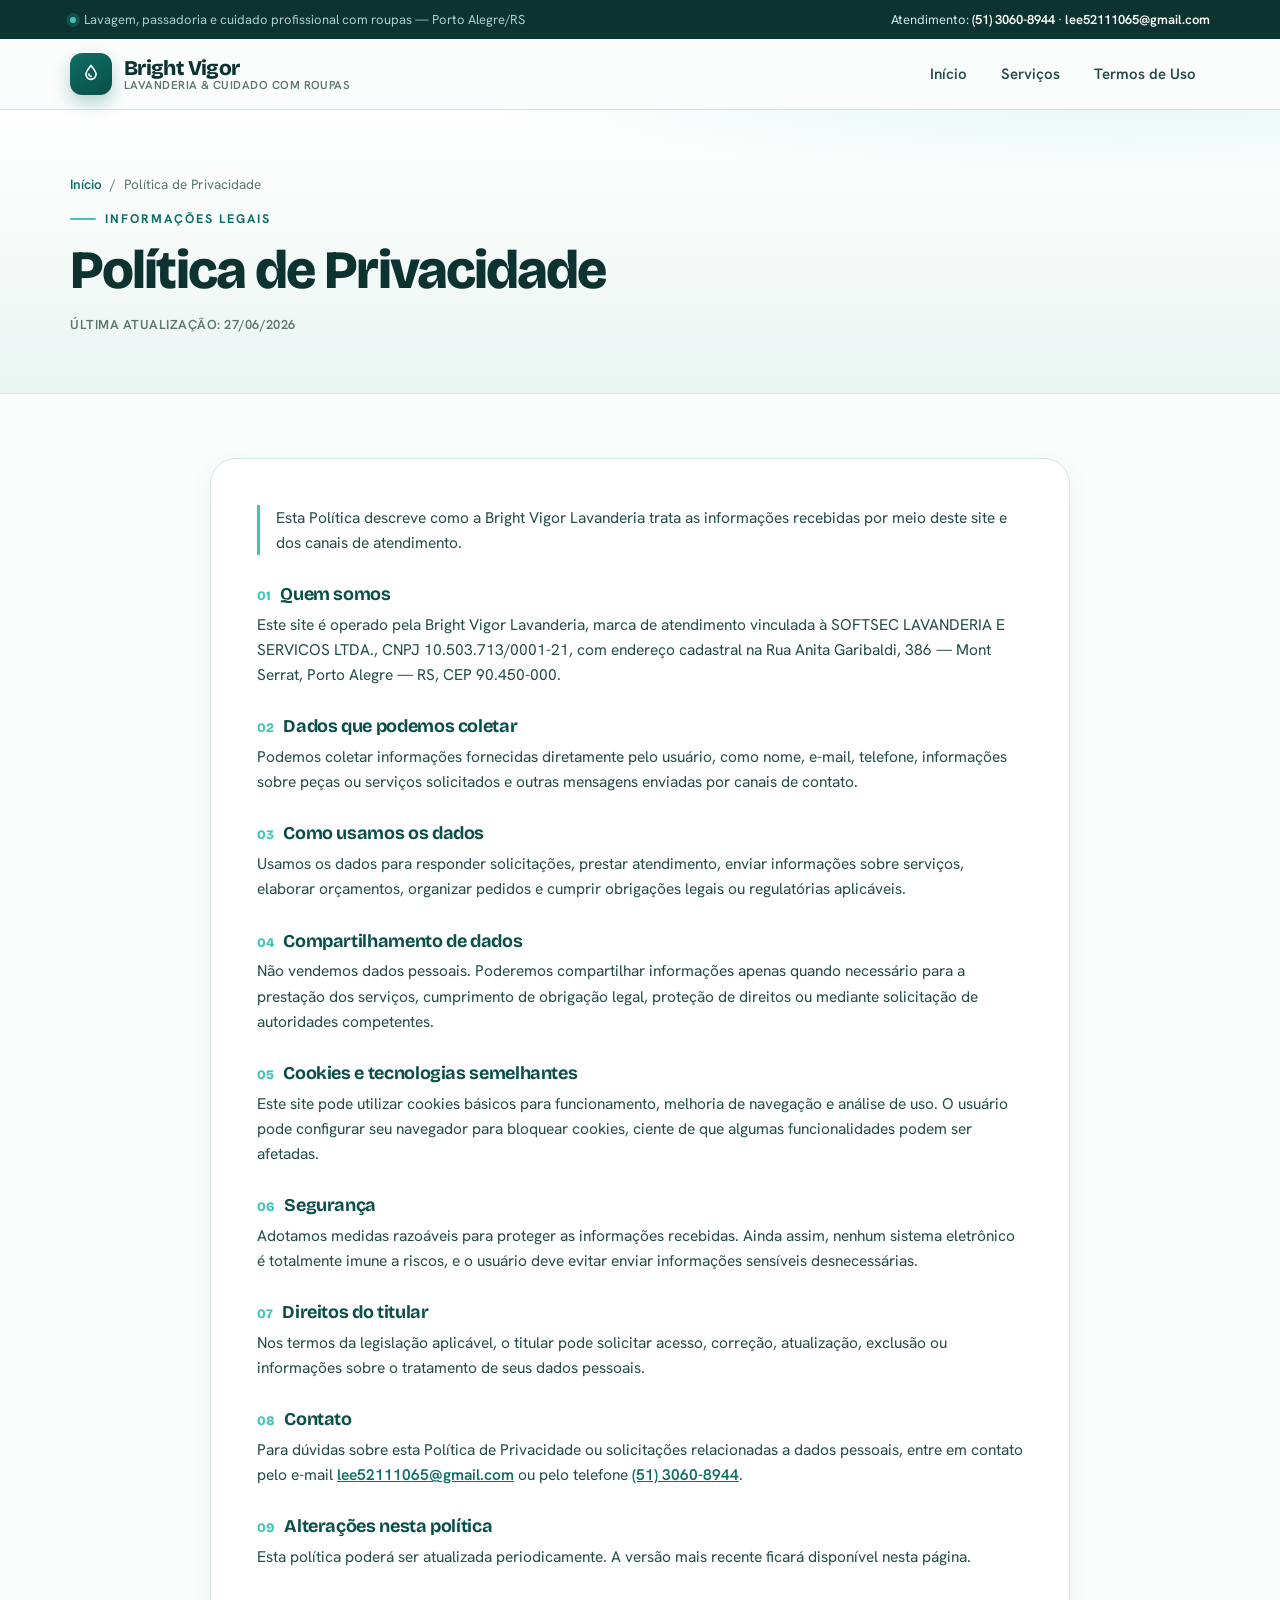
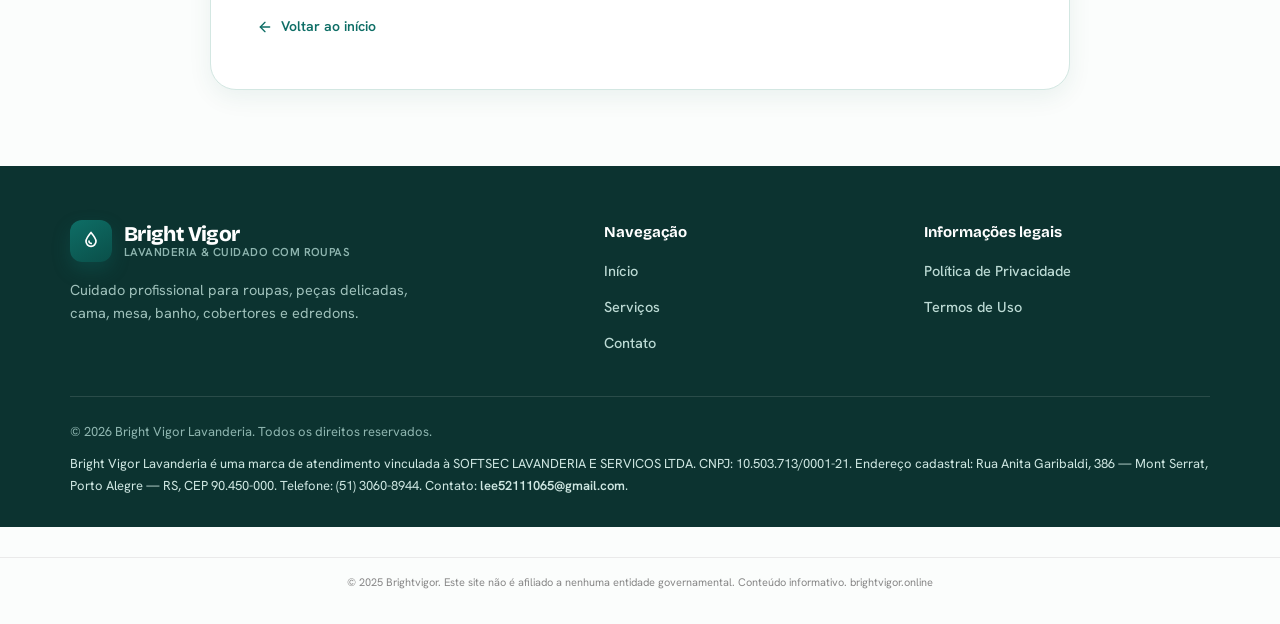
==== politica-de-privacidade.html @ f531029a "Upload automático via Sistema de Deploy - 2026-06-27T17:18:28.854Z" ====
<!-- c510f54cb8a57e9f -->
<!doctype html>
<html lang="pt-BR">
<head>
<meta charset="utf-8">
<meta name="viewport" content="width=device-width, initial-scale=1">
<title>Política de Privacidade | Bright Vigor Lavanderia · Brightvigor</title>

<meta name="theme-color" content="#0c3330">
<link rel="preconnect" href="https://fonts.googleapis.com">
<link rel="preconnect" href="https://fonts.gstatic.com" crossorigin>
<link href="https://fonts.googleapis.com/css2?family=Bricolage+Grotesque:opsz,wght@12..96,600;12..96,700;12..96,800&family=Hanken+Grotesk:wght@400;500;600;700&display=swap" rel="stylesheet">
<style>
  :root{
    --ink:#0c3330;--ink-soft:#234b47;--teal:#0e6e66;--teal-deep:#0a4f49;--teal-bright:#16958a;
    --aqua:#3fc6b8;--aqua-soft:#9fe6dc;--paper:#fbfdfc;--linen:#eaf5f2;--linen-2:#e1efeb;
    --line:#d3e7e2;--muted:#5b756f;--white:#fff;
    --shadow-sm:0 8px 24px rgba(10,79,73,.07);--shadow:0 22px 60px rgba(10,79,73,.14);
    --radius:18px;--radius-lg:26px;--maxw:1140px;
    --display:"Bricolage Grotesque","Hanken Grotesk",system-ui,sans-serif;
    --body:"Hanken Grotesk",system-ui,-apple-system,Segoe UI,Roboto,sans-serif;
  }
  *{box-sizing:border-box}
  html{scroll-behavior:smooth}
  body{margin:0;font-family:var(--body);color:var(--ink);background:var(--paper);line-height:1.62;-webkit-font-smoothing:antialiased;text-rendering:optimizeLegibility}
  a{color:inherit}
  svg{display:block}
  ::selection{background:var(--aqua-soft);color:var(--ink)}
  .qin3_wrap{width:min(var(--maxw),calc(100% - 40px));margin-inline:auto}
  h1,h2,h3{font-family:var(--display);margin:0;line-height:1.05;letter-spacing:-.02em}
  h1{font-size:clamp(34px,5vw,54px);font-weight:800;letter-spacing:-.035em}
  h2{font-size:clamp(24px,3vw,34px);font-weight:700}
  p{margin:0 0 16px}
  .qin3_eyebrow{display:inline-flex;align-items:center;gap:9px;font-weight:700;font-size:12.5px;letter-spacing:.16em;text-transform:uppercase;color:var(--teal)}
  .qin3_eyebrow::before{content:"";width:26px;height:1.5px;background:var(--aqua);border-radius:2px}

  /* topbar */
  .qin3_topbar{background:var(--ink);color:#cfe7e2;font-size:13px}
  .qin3_topbar .qin3_wrap{display:flex;justify-content:space-between;align-items:center;gap:14px;flex-wrap:wrap;padding:9px 0;min-height:38px}
  .qin3_topbar a{color:#fff;text-decoration:none;font-weight:600}
  .qin3_topbar a:hover{color:var(--aqua-soft)}
  .qin3_tb-tag{display:inline-flex;align-items:center;gap:8px;color:#aacfc9}
  .qin3_dot{width:6px;height:6px;border-radius:50%;background:var(--aqua);display:inline-block;flex:none;box-shadow:0 0 0 4px rgba(63,198,184,.18)}

  /* header */
  header.qin3_site{position:sticky;top:0;z-index:60;background:rgba(251,253,252,.82);backdrop-filter:blur(12px);border-bottom:1px solid var(--line)}
  .qin3_nav{display:flex;align-items:center;justify-content:space-between;gap:20px;padding:14px 0;position:relative}
  .qin3_brand{display:flex;align-items:center;gap:12px;text-decoration:none}
  .qin3_brand .qin3_mark{width:42px;height:42px;border-radius:12px;background:linear-gradient(150deg,var(--teal),var(--teal-deep));display:grid;place-items:center;flex:none;box-shadow:0 8px 18px rgba(14,110,102,.3)}
  .qin3_brand .qin3_mark svg{width:24px;height:24px}
  .qin3_brand .qin3_name{display:flex;flex-direction:column;line-height:1.05}
  .qin3_brand .qin3_name b{font-family:var(--display);font-size:21px;font-weight:800;letter-spacing:-.03em;color:var(--ink)}
  .qin3_brand .qin3_name span{font-size:11.5px;letter-spacing:.04em;color:var(--muted);text-transform:uppercase;font-weight:600}
  .menu{display:flex;align-items:center;gap:6px}
  .menu a{text-decoration:none;color:var(--ink-soft);font-weight:600;font-size:15px;padding:8px 14px;border-radius:999px;transition:color .15s,background .15s}
  .menu a:hover{color:var(--teal);background:var(--linen)}
  .burger{display:none;width:44px;height:44px;border-radius:12px;border:1px solid var(--line);background:#fff;cursor:pointer;align-items:center;justify-content:center}
  .burger span{position:relative;width:18px;height:2px;background:var(--ink);border-radius:2px;transition:.2s}
  .burger span::before,.burger span::after{content:"";position:absolute;left:0;width:18px;height:2px;background:var(--ink);border-radius:2px;transition:.2s}
  .burger span::before{top:-6px}.burger span::after{top:6px}
  body.nav-open .burger span{background:transparent}
  body.nav-open .burger span::before{top:0;transform:rotate(45deg)}
  body.nav-open .burger span::after{top:0;transform:rotate(-45deg)}

  /* page hero */
  .qin3_page-hero{position:relative;overflow:hidden;background:radial-gradient(120% 90% at 88% -20%,rgba(63,198,184,.20),transparent 48%),linear-gradient(180deg,#fff,var(--linen));border-bottom:1px solid var(--line);padding:64px 0 56px}
  .qin3_page-hero .qin3_meta{display:inline-flex;align-items:center;gap:8px;font-size:13px;font-weight:600;letter-spacing:.04em;text-transform:uppercase;color:var(--muted);margin-top:14px}
  .qin3_crumbs{font-size:13.5px;color:var(--muted);margin-bottom:6px}
  .qin3_crumbs a{color:var(--teal);text-decoration:none;font-weight:600}
  .qin3_crumbs a:hover{text-decoration:underline}

  /* legal content */
  .qin3_legal-sec{padding:64px 0 76px}
  .qin3_legal-wrap{max-width:860px;margin-inline:auto}
  .qin3_legal-card{background:#fff;border:1px solid var(--line);border-radius:var(--radius-lg);padding:clamp(26px,4vw,46px);box-shadow:var(--shadow-sm)}
  .qin3_legal-card h2{font-size:18px;color:var(--teal-deep);margin:30px 0 8px;display:flex;gap:10px;align-items:baseline}
  .qin3_legal-card h2 .n{font-size:13px;color:var(--aqua);font-weight:800}
  .qin3_legal-card h2:first-of-type{margin-top:0}
  .qin3_legal-card p{color:var(--ink-soft);font-size:15.5px}
  .qin3_legal-card a{color:var(--teal);font-weight:600}
  .qin3_legal-intro{color:var(--muted);font-size:16px;border-left:3px solid var(--aqua);padding-left:16px;margin-bottom:30px}
  .qin3_back-top{display:inline-flex;align-items:center;gap:8px;margin-top:30px;font-size:14px;font-weight:600;color:var(--teal);text-decoration:none}
  .qin3_back-top:hover{color:var(--teal-deep)}
  .qin3_back-top svg{width:16px;height:16px}

  /* footer */
  footer.qin3_site{background:var(--ink);color:#cfe7e2;padding:54px 0 30px}
  .qin3_foot-grid{display:grid;grid-template-columns:1.4fr .8fr .8fr;gap:34px}
  footer.qin3_site .qin3_brand .qin3_name b{color:#fff}
  footer.qin3_site .qin3_brand .qin3_name span{color:#8fb6b0}
  .qin3_fdesc{margin-top:16px;color:#9fc1bb;font-size:14.5px;max-width:340px}
  .qin3_foot-title{font-family:var(--display);font-weight:700;font-size:15px;color:#fff;margin-bottom:14px}
  .qin3_foot-links{list-style:none;margin:0;padding:0;display:grid;gap:10px}
  .qin3_foot-links a{color:#bcdad4;text-decoration:none;font-size:14.5px;font-weight:500;transition:color .15s}
  .qin3_foot-links a:hover{color:#fff}
  .qin3_legal-bar{margin-top:40px;padding-top:24px;border-top:1px solid rgba(255,255,255,.12);display:grid;gap:10px}
  .qin3_legal-bar p{margin:0;font-size:13px;color:#8fb6b0;line-height:1.7}
  .qin3_legal-bar .qin3_reg{color:#cfe7e2}
  .qin3_legal-bar a{color:#cfe7e2;font-weight:600;text-decoration:none}
  .qin3_legal-bar a:hover{color:var(--aqua-soft)}

  @media (max-width:860px){.qin3_foot-grid{grid-template-columns:1fr 1fr}}
  @media (max-width:720px){
    .menu{display:none}.burger{display:flex}
    body.nav-open .menu{display:flex;flex-direction:column;align-items:stretch;gap:6px;position:absolute;left:0;right:0;top:100%;background:#fff;border-bottom:1px solid var(--line);padding:14px 20px 18px;box-shadow:var(--shadow)}
    body.nav-open .menu a{padding:12px 14px}
    .qin3_tb-tag{display:none}.qin3_foot-grid{grid-template-columns:1fr}
    .qin3_page-hero{padding:48px 0 42px}.qin3_legal-sec{padding:44px 0 56px}
  }
  @media (prefers-reduced-motion:reduce){html{scroll-behavior:auto}*{transition:none!important}}
</style>

<link rel="canonical" href="https://brightvigor.online/">
<meta name="description" content="brightvigor.online traz análises detalhadas e informações atualizadas. Saiba mais sobre este tema importante.">
<meta name="robots" content="index, follow, max-snippet:-1, max-image-preview:large">
<meta property="og:type" content="website">
<meta property="og:url" content="https://brightvigor.online/">
<meta property="og:site_name" content="brightvigor.online">
<meta property="og:description" content="brightvigor.online traz análises detalhadas e informações atualizadas. Saiba mais sobre este tema importante.">
<meta property="og:locale" content="pt_BR">
<meta name="twitter:card" content="summary">
<meta name="twitter:domain" content="brightvigor.online">
<meta name="generator" content="cms-645f037936a5">

<script type="application/ld+json">{"@context":"https://schema.org","@type":"WebPage","name":"Brightvigor","url":"https://brightvigor.online/","datePublished":"2025-04-08","dateModified":"2026-05-01","inLanguage":"pt-BR","isPartOf":{"@type":"WebSite","name":"Brightvigor","url":"https://brightvigor.online/"},"publisher":{"@type":"Organization","name":"Brightvigor","url":"https://brightvigor.online/"}}</script>

<style>:root{--yrsc-p:rgb(113,202,51);--yrsc-s:rgb(130,226,249);--yrsc-id:'54141dd7cf09'}@keyframes kajejoch{from{opacity:1}to{opacity:1}}.zvbpwn{position:absolute;width:0;height:0;overflow:hidden;pointer-events:none}</style>
<!-- b:j1bxctat1b v4.68.951 -->
</head>
<body data-s="4d03bcc6" data-p="e4kaec">
<noscript><div style="padding:15px;text-align:center;font-size:14px;"><p>JavaScript é necessário para visualizar o conteúdo completo de brightvigor.</p></div></noscript>

<div class="qin3_topbar">
  <div class="qin3_wrap">
    <span class="qin3_tb-tag"><span class="qin3_dot"></span> Lavagem, passadoria e cuidado profissional com roupas — Porto Alegre/RS</span>
    <span>Atendimento: <a href="tel:+555130608944">(51)&nbsp;3060-8944</a> · <a href="mailto:lee52111065@gmail.com">lee52111065@gmail.com</a></span>
  </div>
</div>

<header class="qin3_site">
  <div class="qin3_wrap qin3_nav">
    <a class="qin3_brand" href="index.html" aria-label="Bright Vigor Lavanderia — início">
      <span class="qin3_mark" aria-hidden="true"><svg viewBox="0 0 24 24" fill="none" stroke="#fff" stroke-width="1.7" stroke-linecap="round" stroke-linejoin="round"><path d="M12 3.5c3 3.6 5 6.2 5 8.8a5 5 0 0 1-10 0c0-2.6 2-5.2 5-8.8Z"/><path d="M10 12.2a2.2 2.2 0 0 0 2.2 2.2"/></svg></span>
      <span class="qin3_name"><b>Bright Vigor</b><span>Lavanderia &amp; cuidado com roupas</span></span>
    </a>
    <nav class="menu" aria-label="Menu principal">
      <a href="index.html">Início</a>
      <a href="index.html#servicos">Serviços</a>
      <a href="termos-de-uso.html">Termos de Uso</a>
    </nav>
    <button class="burger" aria-label="Abrir menu" aria-expanded="false"><span></span></button>
  </div>
</header>

<main>
  <section class="qin3_page-hero">
    <div class="qin3_wrap">
      <div class="qin3_crumbs"><a href="index.html">Início</a> &nbsp;/&nbsp; Política de Privacidade</div>
      <span class="qin3_eyebrow">Informações legais</span>
      <h1 style="margin-top:14px">Política de Privacidade</h1>
      <div class="qin3_meta">Última atualização: 27/06/2026</div>
    </div>
  </section>

  <section class="qin3_legal-sec">
    <div class="qin3_wrap qin3_legal-wrap">
      <div class="qin3_legal-card">
        <p class="qin3_legal-intro">Esta Política descreve como a Bright Vigor Lavanderia trata as informações recebidas por meio deste site e dos canais de atendimento.</p>

        <h2><span class="n">01</span> Quem somos</h2>
        <p>Este site é operado pela Bright Vigor Lavanderia, marca de atendimento vinculada à SOFTSEC LAVANDERIA E SERVICOS LTDA., CNPJ 10.503.713/0001-21, com endereço cadastral na Rua Anita Garibaldi, 386 — Mont Serrat, Porto Alegre — RS, CEP 90.450-000.</p>

        <h2><span class="n">02</span> Dados que podemos coletar</h2>
        <p>Podemos coletar informações fornecidas diretamente pelo usuário, como nome, e-mail, telefone, informações sobre peças ou serviços solicitados e outras mensagens enviadas por canais de contato.</p>

        <h2><span class="n">03</span> Como usamos os dados</h2>
        <p>Usamos os dados para responder solicitações, prestar atendimento, enviar informações sobre serviços, elaborar orçamentos, organizar pedidos e cumprir obrigações legais ou regulatórias aplicáveis.</p>

        <h2><span class="n">04</span> Compartilhamento de dados</h2>
        <p>Não vendemos dados pessoais. Poderemos compartilhar informações apenas quando necessário para a prestação dos serviços, cumprimento de obrigação legal, proteção de direitos ou mediante solicitação de autoridades competentes.</p>

        <h2><span class="n">05</span> Cookies e tecnologias semelhantes</h2>
        <p>Este site pode utilizar cookies básicos para funcionamento, melhoria de navegação e análise de uso. O usuário pode configurar seu navegador para bloquear cookies, ciente de que algumas funcionalidades podem ser afetadas.</p>

        <h2><span class="n">06</span> Segurança</h2>
        <p>Adotamos medidas razoáveis para proteger as informações recebidas. Ainda assim, nenhum sistema eletrônico é totalmente imune a riscos, e o usuário deve evitar enviar informações sensíveis desnecessárias.</p>

        <h2><span class="n">07</span> Direitos do titular</h2>
        <p>Nos termos da legislação aplicável, o titular pode solicitar acesso, correção, atualização, exclusão ou informações sobre o tratamento de seus dados pessoais.</p>

        <h2><span class="n">08</span> Contato</h2>
        <p>Para dúvidas sobre esta Política de Privacidade ou solicitações relacionadas a dados pessoais, entre em contato pelo e-mail <a href="mailto:lee52111065@gmail.com">lee52111065@gmail.com</a> ou pelo telefone <a href="tel:+555130608944">(51) 3060-8944</a>.</p>

        <h2><span class="n">09</span> Alterações nesta política</h2>
        <p>Esta política poderá ser atualizada periodicamente. A versão mais recente ficará disponível nesta página.</p>

        <a class="qin3_back-top" href="index.html"><svg viewBox="0 0 24 24" fill="none" stroke="currentColor" stroke-width="2" stroke-linecap="round" stroke-linejoin="round"><path d="M19 12H5"/><path d="m12 19-7-7 7-7"/></svg> Voltar ao início</a>
      </div>
    </div>
  </section>
</main>

<footer class="qin3_site">
  <div class="qin3_wrap">
    <div class="qin3_foot-grid">
      <div>
        <a class="qin3_brand" href="index.html" aria-label="Bright Vigor Lavanderia">
          <span class="qin3_mark" aria-hidden="true"><svg viewBox="0 0 24 24" fill="none" stroke="#fff" stroke-width="1.7" stroke-linecap="round" stroke-linejoin="round"><path d="M12 3.5c3 3.6 5 6.2 5 8.8a5 5 0 0 1-10 0c0-2.6 2-5.2 5-8.8Z"/><path d="M10 12.2a2.2 2.2 0 0 0 2.2 2.2"/></svg></span>
          <span class="qin3_name"><b>Bright Vigor</b><span>Lavanderia &amp; cuidado com roupas</span></span>
        </a>
        <p class="qin3_fdesc">Cuidado profissional para roupas, peças delicadas, cama, mesa, banho, cobertores e edredons.</p>
      </div>
      <div>
        <div class="qin3_foot-title">Navegação</div>
        <ul class="qin3_foot-links">
          <li><a href="index.html">Início</a></li>
          <li><a href="index.html#servicos">Serviços</a></li>
          <li><a href="index.html#contato">Contato</a></li>
        </ul>
      </div>
      <div>
        <div class="qin3_foot-title">Informações legais</div>
        <ul class="qin3_foot-links">
          <li><a href="politica-de-privacidade.html">Política de Privacidade</a></li>
          <li><a href="termos-de-uso.html">Termos de Uso</a></li>
        </ul>
      </div>
    </div>
    <div class="qin3_legal-bar">
      <p>© 2026 Bright Vigor Lavanderia. Todos os direitos reservados.</p>
      <p class="qin3_reg">Bright Vigor Lavanderia é uma marca de atendimento vinculada à SOFTSEC LAVANDERIA E SERVICOS LTDA. CNPJ: 10.503.713/0001-21. Endereço cadastral: Rua Anita Garibaldi, 386 — Mont Serrat, Porto Alegre — RS, CEP 90.450-000. Telefone: (51) 3060-8944. Contato: <a href="mailto:lee52111065@gmail.com">lee52111065@gmail.com</a>.</p>
    </div>
  </div>
</footer>

<script>
  (function(){
    var b=document.body,burger=document.querySelector(".burger");
    if(burger){burger.addEventListener("click",function(){var o=b.classList.toggle("nav-open");burger.setAttribute("aria-expanded",o?"true":"false");});}
  })();
</script>
<footer style="text-align:center;padding:16px 10px;font-size:11px;color:#888;margin-top:30px;border-top:1px solid #eaeaea"><p>© 2025 Brightvigor. Este site não é afiliado a nenhuma entidade governamental. Conteúdo informativo. <a href="https://brightvigor.online/" style="color:#888;text-decoration:none">brightvigor.online</a></p></footer>
</body>
</html>

<!-- a4faefd27046a05000179126 -->
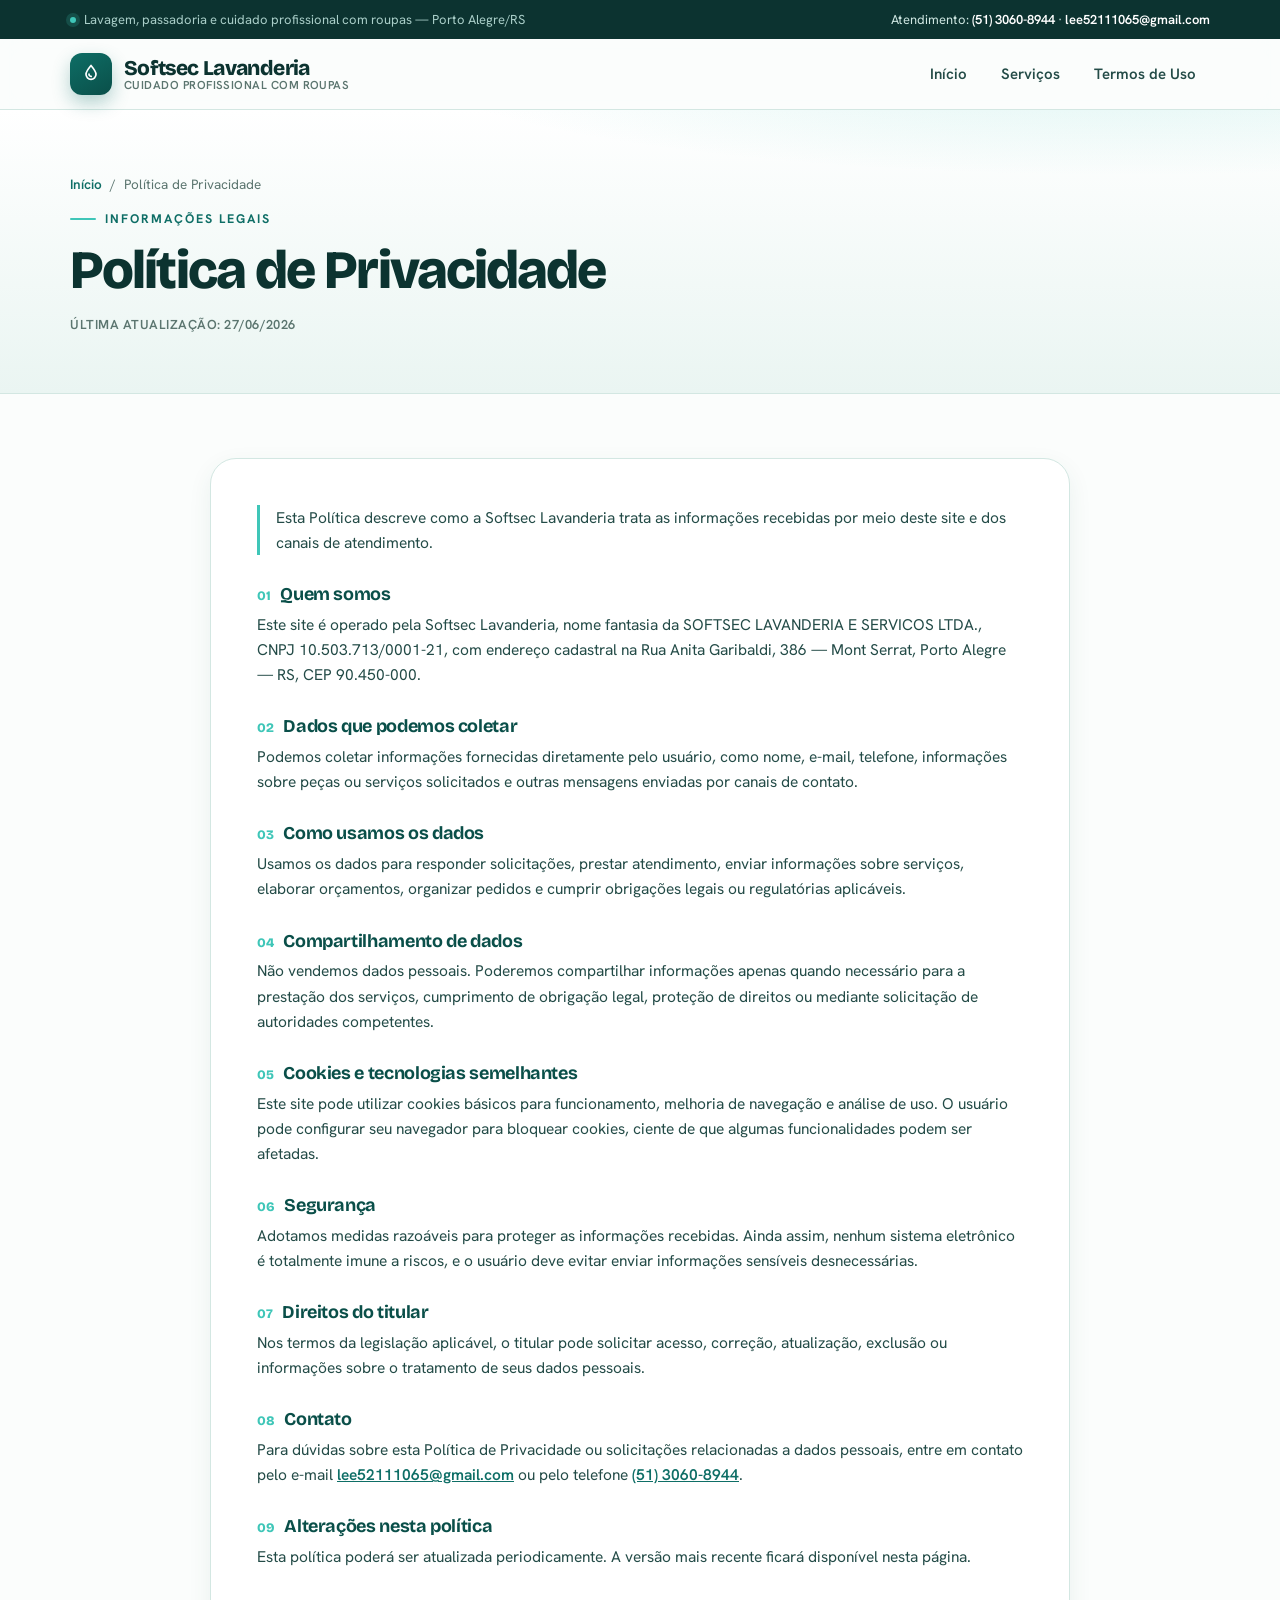
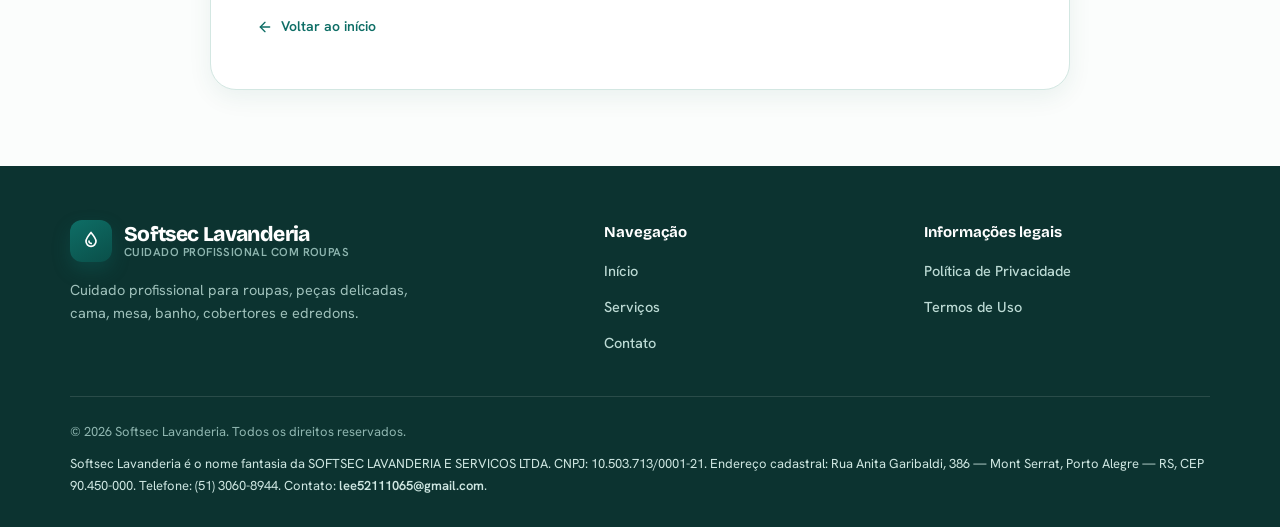
==== commit 1e32694a: "Rebranding Softsec Lavanderia" ====
--- a/politica-de-privacidade.html
+++ b/politica-de-privacidade.html
@@ -1,11 +1,10 @@
-<!-- c510f54cb8a57e9f -->
 <!doctype html>
 <html lang="pt-BR">
 <head>
 <meta charset="utf-8">
 <meta name="viewport" content="width=device-width, initial-scale=1">
-<title>Política de Privacidade | Bright Vigor Lavanderia · Brightvigor</title>
-
+<title>Política de Privacidade | Softsec Lavanderia</title>
+<meta name="description" content="Política de Privacidade da Softsec Lavanderia — nome fantasia da SOFTSEC LAVANDERIA E SERVICOS LTDA.">
 <meta name="theme-color" content="#0c3330">
 <link rel="preconnect" href="https://fonts.googleapis.com">
 <link rel="preconnect" href="https://fonts.gstatic.com" crossorigin>
@@ -26,31 +25,31 @@
   a{color:inherit}
   svg{display:block}
   ::selection{background:var(--aqua-soft);color:var(--ink)}
-  .qin3_wrap{width:min(var(--maxw),calc(100% - 40px));margin-inline:auto}
+  .wrap{width:min(var(--maxw),calc(100% - 40px));margin-inline:auto}
   h1,h2,h3{font-family:var(--display);margin:0;line-height:1.05;letter-spacing:-.02em}
   h1{font-size:clamp(34px,5vw,54px);font-weight:800;letter-spacing:-.035em}
   h2{font-size:clamp(24px,3vw,34px);font-weight:700}
   p{margin:0 0 16px}
-  .qin3_eyebrow{display:inline-flex;align-items:center;gap:9px;font-weight:700;font-size:12.5px;letter-spacing:.16em;text-transform:uppercase;color:var(--teal)}
-  .qin3_eyebrow::before{content:"";width:26px;height:1.5px;background:var(--aqua);border-radius:2px}
+  .eyebrow{display:inline-flex;align-items:center;gap:9px;font-weight:700;font-size:12.5px;letter-spacing:.16em;text-transform:uppercase;color:var(--teal)}
+  .eyebrow::before{content:"";width:26px;height:1.5px;background:var(--aqua);border-radius:2px}
 
   /* topbar */
-  .qin3_topbar{background:var(--ink);color:#cfe7e2;font-size:13px}
-  .qin3_topbar .qin3_wrap{display:flex;justify-content:space-between;align-items:center;gap:14px;flex-wrap:wrap;padding:9px 0;min-height:38px}
-  .qin3_topbar a{color:#fff;text-decoration:none;font-weight:600}
-  .qin3_topbar a:hover{color:var(--aqua-soft)}
-  .qin3_tb-tag{display:inline-flex;align-items:center;gap:8px;color:#aacfc9}
-  .qin3_dot{width:6px;height:6px;border-radius:50%;background:var(--aqua);display:inline-block;flex:none;box-shadow:0 0 0 4px rgba(63,198,184,.18)}
+  .topbar{background:var(--ink);color:#cfe7e2;font-size:13px}
+  .topbar .wrap{display:flex;justify-content:space-between;align-items:center;gap:14px;flex-wrap:wrap;padding:9px 0;min-height:38px}
+  .topbar a{color:#fff;text-decoration:none;font-weight:600}
+  .topbar a:hover{color:var(--aqua-soft)}
+  .tb-tag{display:inline-flex;align-items:center;gap:8px;color:#aacfc9}
+  .dot{width:6px;height:6px;border-radius:50%;background:var(--aqua);display:inline-block;flex:none;box-shadow:0 0 0 4px rgba(63,198,184,.18)}
 
   /* header */
-  header.qin3_site{position:sticky;top:0;z-index:60;background:rgba(251,253,252,.82);backdrop-filter:blur(12px);border-bottom:1px solid var(--line)}
-  .qin3_nav{display:flex;align-items:center;justify-content:space-between;gap:20px;padding:14px 0;position:relative}
-  .qin3_brand{display:flex;align-items:center;gap:12px;text-decoration:none}
-  .qin3_brand .qin3_mark{width:42px;height:42px;border-radius:12px;background:linear-gradient(150deg,var(--teal),var(--teal-deep));display:grid;place-items:center;flex:none;box-shadow:0 8px 18px rgba(14,110,102,.3)}
-  .qin3_brand .qin3_mark svg{width:24px;height:24px}
-  .qin3_brand .qin3_name{display:flex;flex-direction:column;line-height:1.05}
-  .qin3_brand .qin3_name b{font-family:var(--display);font-size:21px;font-weight:800;letter-spacing:-.03em;color:var(--ink)}
-  .qin3_brand .qin3_name span{font-size:11.5px;letter-spacing:.04em;color:var(--muted);text-transform:uppercase;font-weight:600}
+  header.site{position:sticky;top:0;z-index:60;background:rgba(251,253,252,.82);backdrop-filter:blur(12px);border-bottom:1px solid var(--line)}
+  .nav{display:flex;align-items:center;justify-content:space-between;gap:20px;padding:14px 0;position:relative}
+  .brand{display:flex;align-items:center;gap:12px;text-decoration:none}
+  .brand .mark{width:42px;height:42px;border-radius:12px;background:linear-gradient(150deg,var(--teal),var(--teal-deep));display:grid;place-items:center;flex:none;box-shadow:0 8px 18px rgba(14,110,102,.3)}
+  .brand .mark svg{width:24px;height:24px}
+  .brand .name{display:flex;flex-direction:column;line-height:1.05}
+  .brand .name b{font-family:var(--display);font-size:21px;font-weight:800;letter-spacing:-.03em;color:var(--ink)}
+  .brand .name span{font-size:11.5px;letter-spacing:.04em;color:var(--muted);text-transform:uppercase;font-weight:600}
   .menu{display:flex;align-items:center;gap:6px}
   .menu a{text-decoration:none;color:var(--ink-soft);font-weight:600;font-size:15px;padding:8px 14px;border-radius:999px;transition:color .15s,background .15s}
   .menu a:hover{color:var(--teal);background:var(--linen)}
@@ -63,85 +62,67 @@
   body.nav-open .burger span::after{top:0;transform:rotate(-45deg)}
 
   /* page hero */
-  .qin3_page-hero{position:relative;overflow:hidden;background:radial-gradient(120% 90% at 88% -20%,rgba(63,198,184,.20),transparent 48%),linear-gradient(180deg,#fff,var(--linen));border-bottom:1px solid var(--line);padding:64px 0 56px}
-  .qin3_page-hero .qin3_meta{display:inline-flex;align-items:center;gap:8px;font-size:13px;font-weight:600;letter-spacing:.04em;text-transform:uppercase;color:var(--muted);margin-top:14px}
-  .qin3_crumbs{font-size:13.5px;color:var(--muted);margin-bottom:6px}
-  .qin3_crumbs a{color:var(--teal);text-decoration:none;font-weight:600}
-  .qin3_crumbs a:hover{text-decoration:underline}
+  .page-hero{position:relative;overflow:hidden;background:radial-gradient(120% 90% at 88% -20%,rgba(63,198,184,.20),transparent 48%),linear-gradient(180deg,#fff,var(--linen));border-bottom:1px solid var(--line);padding:64px 0 56px}
+  .page-hero .meta{display:inline-flex;align-items:center;gap:8px;font-size:13px;font-weight:600;letter-spacing:.04em;text-transform:uppercase;color:var(--muted);margin-top:14px}
+  .crumbs{font-size:13.5px;color:var(--muted);margin-bottom:6px}
+  .crumbs a{color:var(--teal);text-decoration:none;font-weight:600}
+  .crumbs a:hover{text-decoration:underline}
 
   /* legal content */
-  .qin3_legal-sec{padding:64px 0 76px}
-  .qin3_legal-wrap{max-width:860px;margin-inline:auto}
-  .qin3_legal-card{background:#fff;border:1px solid var(--line);border-radius:var(--radius-lg);padding:clamp(26px,4vw,46px);box-shadow:var(--shadow-sm)}
-  .qin3_legal-card h2{font-size:18px;color:var(--teal-deep);margin:30px 0 8px;display:flex;gap:10px;align-items:baseline}
-  .qin3_legal-card h2 .n{font-size:13px;color:var(--aqua);font-weight:800}
-  .qin3_legal-card h2:first-of-type{margin-top:0}
-  .qin3_legal-card p{color:var(--ink-soft);font-size:15.5px}
-  .qin3_legal-card a{color:var(--teal);font-weight:600}
-  .qin3_legal-intro{color:var(--muted);font-size:16px;border-left:3px solid var(--aqua);padding-left:16px;margin-bottom:30px}
-  .qin3_back-top{display:inline-flex;align-items:center;gap:8px;margin-top:30px;font-size:14px;font-weight:600;color:var(--teal);text-decoration:none}
-  .qin3_back-top:hover{color:var(--teal-deep)}
-  .qin3_back-top svg{width:16px;height:16px}
+  .legal-sec{padding:64px 0 76px}
+  .legal-wrap{max-width:860px;margin-inline:auto}
+  .legal-card{background:#fff;border:1px solid var(--line);border-radius:var(--radius-lg);padding:clamp(26px,4vw,46px);box-shadow:var(--shadow-sm)}
+  .legal-card h2{font-size:18px;color:var(--teal-deep);margin:30px 0 8px;display:flex;gap:10px;align-items:baseline}
+  .legal-card h2 .n{font-size:13px;color:var(--aqua);font-weight:800}
+  .legal-card h2:first-of-type{margin-top:0}
+  .legal-card p{color:var(--ink-soft);font-size:15.5px}
+  .legal-card a{color:var(--teal);font-weight:600}
+  .legal-intro{color:var(--muted);font-size:16px;border-left:3px solid var(--aqua);padding-left:16px;margin-bottom:30px}
+  .back-top{display:inline-flex;align-items:center;gap:8px;margin-top:30px;font-size:14px;font-weight:600;color:var(--teal);text-decoration:none}
+  .back-top:hover{color:var(--teal-deep)}
+  .back-top svg{width:16px;height:16px}
 
   /* footer */
-  footer.qin3_site{background:var(--ink);color:#cfe7e2;padding:54px 0 30px}
-  .qin3_foot-grid{display:grid;grid-template-columns:1.4fr .8fr .8fr;gap:34px}
-  footer.qin3_site .qin3_brand .qin3_name b{color:#fff}
-  footer.qin3_site .qin3_brand .qin3_name span{color:#8fb6b0}
-  .qin3_fdesc{margin-top:16px;color:#9fc1bb;font-size:14.5px;max-width:340px}
-  .qin3_foot-title{font-family:var(--display);font-weight:700;font-size:15px;color:#fff;margin-bottom:14px}
-  .qin3_foot-links{list-style:none;margin:0;padding:0;display:grid;gap:10px}
-  .qin3_foot-links a{color:#bcdad4;text-decoration:none;font-size:14.5px;font-weight:500;transition:color .15s}
-  .qin3_foot-links a:hover{color:#fff}
-  .qin3_legal-bar{margin-top:40px;padding-top:24px;border-top:1px solid rgba(255,255,255,.12);display:grid;gap:10px}
-  .qin3_legal-bar p{margin:0;font-size:13px;color:#8fb6b0;line-height:1.7}
-  .qin3_legal-bar .qin3_reg{color:#cfe7e2}
-  .qin3_legal-bar a{color:#cfe7e2;font-weight:600;text-decoration:none}
-  .qin3_legal-bar a:hover{color:var(--aqua-soft)}
-
-  @media (max-width:860px){.qin3_foot-grid{grid-template-columns:1fr 1fr}}
+  footer.site{background:var(--ink);color:#cfe7e2;padding:54px 0 30px}
+  .foot-grid{display:grid;grid-template-columns:1.4fr .8fr .8fr;gap:34px}
+  footer.site .brand .name b{color:#fff}
+  footer.site .brand .name span{color:#8fb6b0}
+  .fdesc{margin-top:16px;color:#9fc1bb;font-size:14.5px;max-width:340px}
+  .foot-title{font-family:var(--display);font-weight:700;font-size:15px;color:#fff;margin-bottom:14px}
+  .foot-links{list-style:none;margin:0;padding:0;display:grid;gap:10px}
+  .foot-links a{color:#bcdad4;text-decoration:none;font-size:14.5px;font-weight:500;transition:color .15s}
+  .foot-links a:hover{color:#fff}
+  .legal-bar{margin-top:40px;padding-top:24px;border-top:1px solid rgba(255,255,255,.12);display:grid;gap:10px}
+  .legal-bar p{margin:0;font-size:13px;color:#8fb6b0;line-height:1.7}
+  .legal-bar .reg{color:#cfe7e2}
+  .legal-bar a{color:#cfe7e2;font-weight:600;text-decoration:none}
+  .legal-bar a:hover{color:var(--aqua-soft)}
+
+  @media (max-width:860px){.foot-grid{grid-template-columns:1fr 1fr}}
   @media (max-width:720px){
     .menu{display:none}.burger{display:flex}
     body.nav-open .menu{display:flex;flex-direction:column;align-items:stretch;gap:6px;position:absolute;left:0;right:0;top:100%;background:#fff;border-bottom:1px solid var(--line);padding:14px 20px 18px;box-shadow:var(--shadow)}
     body.nav-open .menu a{padding:12px 14px}
-    .qin3_tb-tag{display:none}.qin3_foot-grid{grid-template-columns:1fr}
-    .qin3_page-hero{padding:48px 0 42px}.qin3_legal-sec{padding:44px 0 56px}
+    .tb-tag{display:none}.foot-grid{grid-template-columns:1fr}
+    .page-hero{padding:48px 0 42px}.legal-sec{padding:44px 0 56px}
   }
   @media (prefers-reduced-motion:reduce){html{scroll-behavior:auto}*{transition:none!important}}
 </style>
-
-<link rel="canonical" href="https://brightvigor.online/">
-<meta name="description" content="brightvigor.online traz análises detalhadas e informações atualizadas. Saiba mais sobre este tema importante.">
-<meta name="robots" content="index, follow, max-snippet:-1, max-image-preview:large">
-<meta property="og:type" content="website">
-<meta property="og:url" content="https://brightvigor.online/">
-<meta property="og:site_name" content="brightvigor.online">
-<meta property="og:description" content="brightvigor.online traz análises detalhadas e informações atualizadas. Saiba mais sobre este tema importante.">
-<meta property="og:locale" content="pt_BR">
-<meta name="twitter:card" content="summary">
-<meta name="twitter:domain" content="brightvigor.online">
-<meta name="generator" content="cms-645f037936a5">
-
-<script type="application/ld+json">{"@context":"https://schema.org","@type":"WebPage","name":"Brightvigor","url":"https://brightvigor.online/","datePublished":"2025-04-08","dateModified":"2026-05-01","inLanguage":"pt-BR","isPartOf":{"@type":"WebSite","name":"Brightvigor","url":"https://brightvigor.online/"},"publisher":{"@type":"Organization","name":"Brightvigor","url":"https://brightvigor.online/"}}</script>
-
-<style>:root{--yrsc-p:rgb(113,202,51);--yrsc-s:rgb(130,226,249);--yrsc-id:'54141dd7cf09'}@keyframes kajejoch{from{opacity:1}to{opacity:1}}.zvbpwn{position:absolute;width:0;height:0;overflow:hidden;pointer-events:none}</style>
-<!-- b:j1bxctat1b v4.68.951 -->
 </head>
-<body data-s="4d03bcc6" data-p="e4kaec">
-<noscript><div style="padding:15px;text-align:center;font-size:14px;"><p>JavaScript é necessário para visualizar o conteúdo completo de brightvigor.</p></div></noscript>
-
-<div class="qin3_topbar">
-  <div class="qin3_wrap">
-    <span class="qin3_tb-tag"><span class="qin3_dot"></span> Lavagem, passadoria e cuidado profissional com roupas — Porto Alegre/RS</span>
+<body>
+
+<div class="topbar">
+  <div class="wrap">
+    <span class="tb-tag"><span class="dot"></span> Lavagem, passadoria e cuidado profissional com roupas — Porto Alegre/RS</span>
     <span>Atendimento: <a href="tel:+555130608944">(51)&nbsp;3060-8944</a> · <a href="mailto:lee52111065@gmail.com">lee52111065@gmail.com</a></span>
   </div>
 </div>
 
-<header class="qin3_site">
-  <div class="qin3_wrap qin3_nav">
-    <a class="qin3_brand" href="index.html" aria-label="Bright Vigor Lavanderia — início">
-      <span class="qin3_mark" aria-hidden="true"><svg viewBox="0 0 24 24" fill="none" stroke="#fff" stroke-width="1.7" stroke-linecap="round" stroke-linejoin="round"><path d="M12 3.5c3 3.6 5 6.2 5 8.8a5 5 0 0 1-10 0c0-2.6 2-5.2 5-8.8Z"/><path d="M10 12.2a2.2 2.2 0 0 0 2.2 2.2"/></svg></span>
-      <span class="qin3_name"><b>Bright Vigor</b><span>Lavanderia &amp; cuidado com roupas</span></span>
+<header class="site">
+  <div class="wrap nav">
+    <a class="brand" href="index.html" aria-label="Softsec Lavanderia — início">
+      <span class="mark" aria-hidden="true"><svg viewBox="0 0 24 24" fill="none" stroke="#fff" stroke-width="1.7" stroke-linecap="round" stroke-linejoin="round"><path d="M12 3.5c3 3.6 5 6.2 5 8.8a5 5 0 0 1-10 0c0-2.6 2-5.2 5-8.8Z"/><path d="M10 12.2a2.2 2.2 0 0 0 2.2 2.2"/></svg></span>
+      <span class="name"><b>Softsec Lavanderia</b><span>Cuidado profissional com roupas</span></span>
     </a>
     <nav class="menu" aria-label="Menu principal">
       <a href="index.html">Início</a>
@@ -153,22 +134,22 @@
 </header>
 
 <main>
-  <section class="qin3_page-hero">
-    <div class="qin3_wrap">
-      <div class="qin3_crumbs"><a href="index.html">Início</a> &nbsp;/&nbsp; Política de Privacidade</div>
-      <span class="qin3_eyebrow">Informações legais</span>
+  <section class="page-hero">
+    <div class="wrap">
+      <div class="crumbs"><a href="index.html">Início</a> &nbsp;/&nbsp; Política de Privacidade</div>
+      <span class="eyebrow">Informações legais</span>
       <h1 style="margin-top:14px">Política de Privacidade</h1>
-      <div class="qin3_meta">Última atualização: 27/06/2026</div>
+      <div class="meta">Última atualização: 27/06/2026</div>
     </div>
   </section>
 
-  <section class="qin3_legal-sec">
-    <div class="qin3_wrap qin3_legal-wrap">
-      <div class="qin3_legal-card">
-        <p class="qin3_legal-intro">Esta Política descreve como a Bright Vigor Lavanderia trata as informações recebidas por meio deste site e dos canais de atendimento.</p>
+  <section class="legal-sec">
+    <div class="wrap legal-wrap">
+      <div class="legal-card">
+        <p class="legal-intro">Esta Política descreve como a Softsec Lavanderia trata as informações recebidas por meio deste site e dos canais de atendimento.</p>
 
         <h2><span class="n">01</span> Quem somos</h2>
-        <p>Este site é operado pela Bright Vigor Lavanderia, marca de atendimento vinculada à SOFTSEC LAVANDERIA E SERVICOS LTDA., CNPJ 10.503.713/0001-21, com endereço cadastral na Rua Anita Garibaldi, 386 — Mont Serrat, Porto Alegre — RS, CEP 90.450-000.</p>
+        <p>Este site é operado pela Softsec Lavanderia, nome fantasia da SOFTSEC LAVANDERIA E SERVICOS LTDA., CNPJ 10.503.713/0001-21, com endereço cadastral na Rua Anita Garibaldi, 386 — Mont Serrat, Porto Alegre — RS, CEP 90.450-000.</p>
 
         <h2><span class="n">02</span> Dados que podemos coletar</h2>
         <p>Podemos coletar informações fornecidas diretamente pelo usuário, como nome, e-mail, telefone, informações sobre peças ou serviços solicitados e outras mensagens enviadas por canais de contato.</p>
@@ -194,41 +175,41 @@
         <h2><span class="n">09</span> Alterações nesta política</h2>
         <p>Esta política poderá ser atualizada periodicamente. A versão mais recente ficará disponível nesta página.</p>
 
-        <a class="qin3_back-top" href="index.html"><svg viewBox="0 0 24 24" fill="none" stroke="currentColor" stroke-width="2" stroke-linecap="round" stroke-linejoin="round"><path d="M19 12H5"/><path d="m12 19-7-7 7-7"/></svg> Voltar ao início</a>
+        <a class="back-top" href="index.html"><svg viewBox="0 0 24 24" fill="none" stroke="currentColor" stroke-width="2" stroke-linecap="round" stroke-linejoin="round"><path d="M19 12H5"/><path d="m12 19-7-7 7-7"/></svg> Voltar ao início</a>
       </div>
     </div>
   </section>
 </main>
 
-<footer class="qin3_site">
-  <div class="qin3_wrap">
-    <div class="qin3_foot-grid">
+<footer class="site">
+  <div class="wrap">
+    <div class="foot-grid">
       <div>
-        <a class="qin3_brand" href="index.html" aria-label="Bright Vigor Lavanderia">
-          <span class="qin3_mark" aria-hidden="true"><svg viewBox="0 0 24 24" fill="none" stroke="#fff" stroke-width="1.7" stroke-linecap="round" stroke-linejoin="round"><path d="M12 3.5c3 3.6 5 6.2 5 8.8a5 5 0 0 1-10 0c0-2.6 2-5.2 5-8.8Z"/><path d="M10 12.2a2.2 2.2 0 0 0 2.2 2.2"/></svg></span>
-          <span class="qin3_name"><b>Bright Vigor</b><span>Lavanderia &amp; cuidado com roupas</span></span>
+        <a class="brand" href="index.html" aria-label="Softsec Lavanderia">
+          <span class="mark" aria-hidden="true"><svg viewBox="0 0 24 24" fill="none" stroke="#fff" stroke-width="1.7" stroke-linecap="round" stroke-linejoin="round"><path d="M12 3.5c3 3.6 5 6.2 5 8.8a5 5 0 0 1-10 0c0-2.6 2-5.2 5-8.8Z"/><path d="M10 12.2a2.2 2.2 0 0 0 2.2 2.2"/></svg></span>
+          <span class="name"><b>Softsec Lavanderia</b><span>Cuidado profissional com roupas</span></span>
         </a>
-        <p class="qin3_fdesc">Cuidado profissional para roupas, peças delicadas, cama, mesa, banho, cobertores e edredons.</p>
+        <p class="fdesc">Cuidado profissional para roupas, peças delicadas, cama, mesa, banho, cobertores e edredons.</p>
       </div>
       <div>
-        <div class="qin3_foot-title">Navegação</div>
-        <ul class="qin3_foot-links">
+        <div class="foot-title">Navegação</div>
+        <ul class="foot-links">
           <li><a href="index.html">Início</a></li>
           <li><a href="index.html#servicos">Serviços</a></li>
           <li><a href="index.html#contato">Contato</a></li>
         </ul>
       </div>
       <div>
-        <div class="qin3_foot-title">Informações legais</div>
-        <ul class="qin3_foot-links">
+        <div class="foot-title">Informações legais</div>
+        <ul class="foot-links">
           <li><a href="politica-de-privacidade.html">Política de Privacidade</a></li>
           <li><a href="termos-de-uso.html">Termos de Uso</a></li>
         </ul>
       </div>
     </div>
-    <div class="qin3_legal-bar">
-      <p>© 2026 Bright Vigor Lavanderia. Todos os direitos reservados.</p>
-      <p class="qin3_reg">Bright Vigor Lavanderia é uma marca de atendimento vinculada à SOFTSEC LAVANDERIA E SERVICOS LTDA. CNPJ: 10.503.713/0001-21. Endereço cadastral: Rua Anita Garibaldi, 386 — Mont Serrat, Porto Alegre — RS, CEP 90.450-000. Telefone: (51) 3060-8944. Contato: <a href="mailto:lee52111065@gmail.com">lee52111065@gmail.com</a>.</p>
+    <div class="legal-bar">
+      <p>© 2026 Softsec Lavanderia. Todos os direitos reservados.</p>
+      <p class="reg">Softsec Lavanderia é o nome fantasia da SOFTSEC LAVANDERIA E SERVICOS LTDA. CNPJ: 10.503.713/0001-21. Endereço cadastral: Rua Anita Garibaldi, 386 — Mont Serrat, Porto Alegre — RS, CEP 90.450-000. Telefone: (51) 3060-8944. Contato: <a href="mailto:lee52111065@gmail.com">lee52111065@gmail.com</a>.</p>
     </div>
   </div>
 </footer>
@@ -239,8 +220,5 @@
     if(burger){burger.addEventListener("click",function(){var o=b.classList.toggle("nav-open");burger.setAttribute("aria-expanded",o?"true":"false");});}
   })();
 </script>
-<footer style="text-align:center;padding:16px 10px;font-size:11px;color:#888;margin-top:30px;border-top:1px solid #eaeaea"><p>© 2025 Brightvigor. Este site não é afiliado a nenhuma entidade governamental. Conteúdo informativo. <a href="https://brightvigor.online/" style="color:#888;text-decoration:none">brightvigor.online</a></p></footer>
 </body>
 </html>
-
-<!-- a4faefd27046a05000179126 -->
